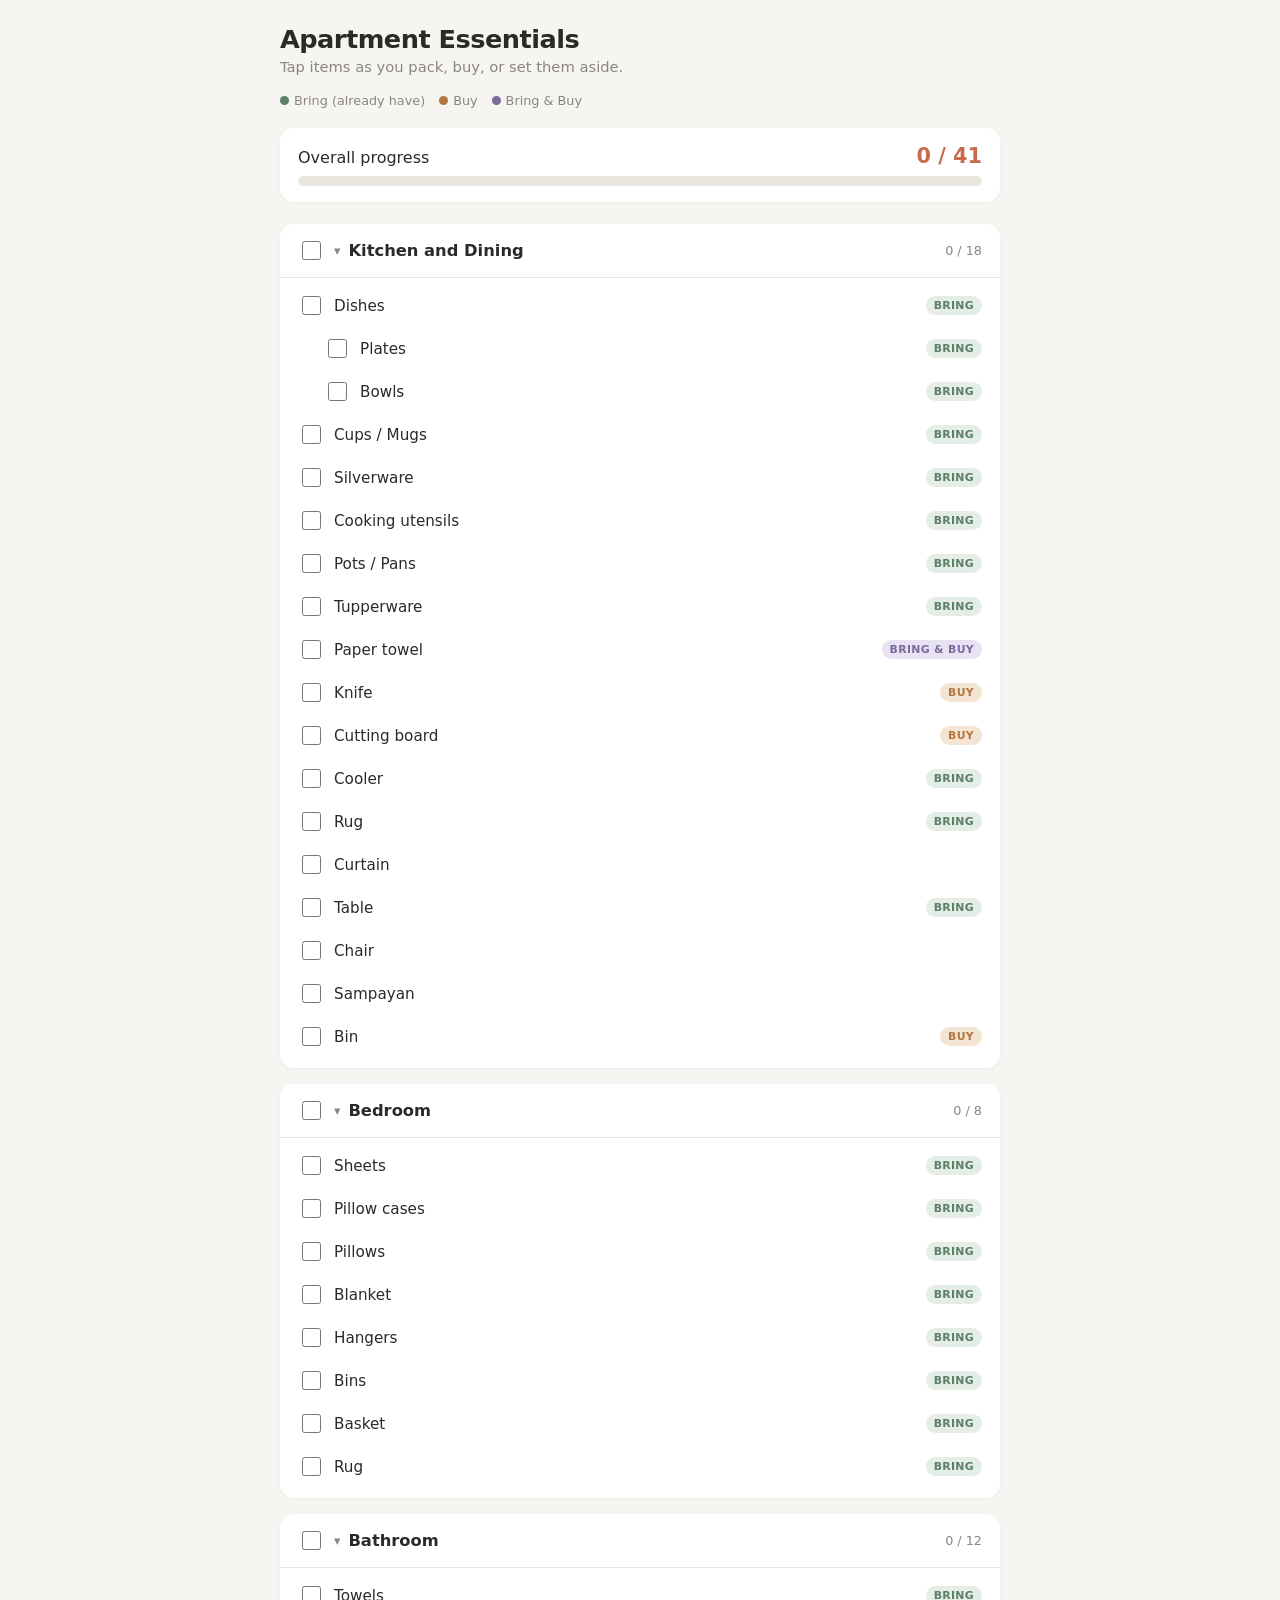
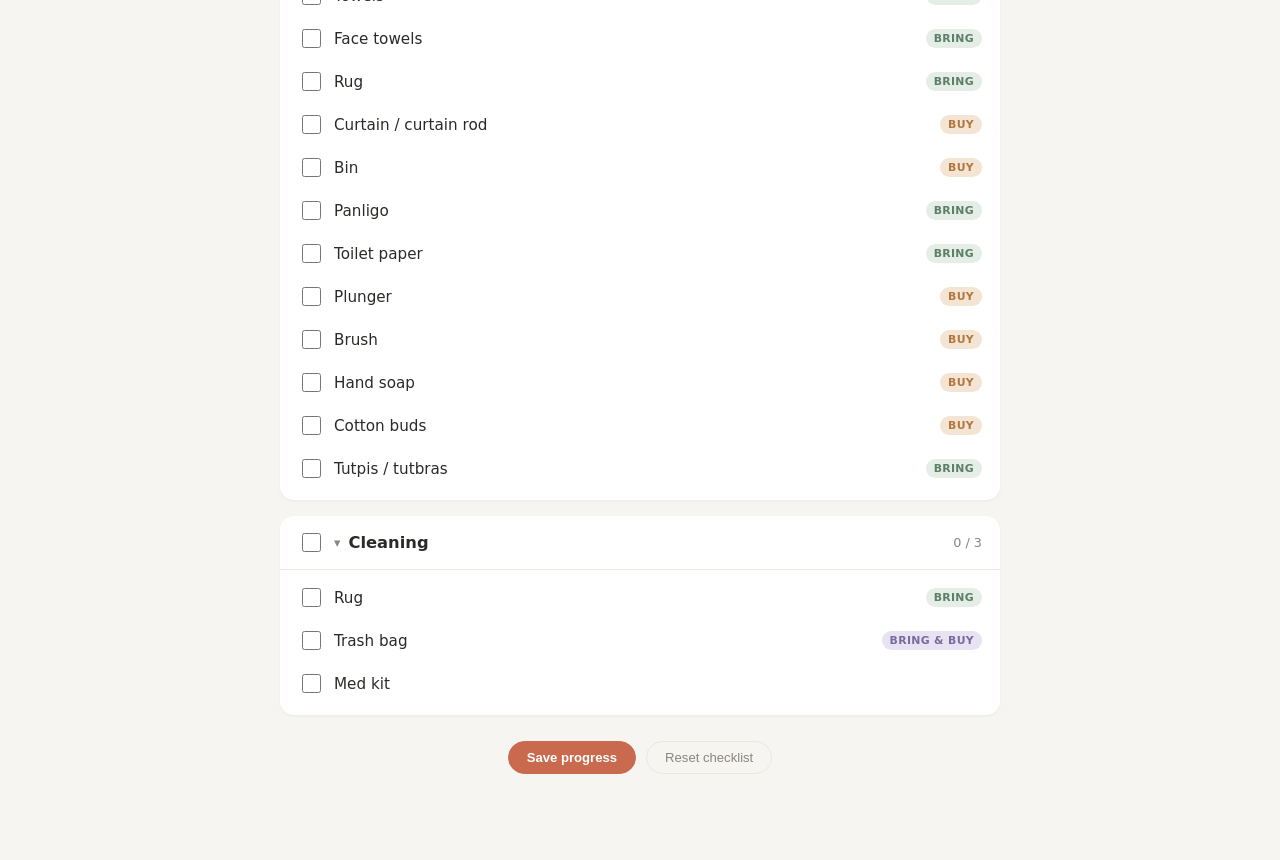
==== index.html @ 15316086 "first commit" ====
<!DOCTYPE html>
<html lang="en">
<head>
<meta charset="UTF-8">
<title>Apartment Essentials Checklist</title>
<link rel="stylesheet" href="style.css">
</head>
<body>
<div class="wrap">
  <h1>Apartment Essentials</h1>
  <div class="subtitle">Tap items as you pack, buy, or set them aside.</div>

  <div class="legend">
    <span><i class="dot bring"></i>Bring (already have)</span>
    <span><i class="dot buy"></i>Buy</span>
    <span><i class="dot both"></i>Bring &amp; Buy</span>
  </div>

  <div class="progress-card">
    <div class="progress-top">
      <span>Overall progress</span>
      <span class="num" id="overall-num">0 / 0</span>
    </div>
    <div class="bar-track"><div class="bar-fill" id="overall-bar"></div></div>
  </div>

  <div id="sections"></div>

  <div class="btn-row">
    <button class="save-btn" id="save-btn">Save progress</button>
    <button class="reset-btn" id="reset-btn">Reset checklist</button>
  </div>
  <div class="save-status" id="save-status"></div>
</div>

<script src="script.js"></script>
</body>
</html>
---- style.css ----
:root{
  --bg:#f6f5f2;
  --card:#ffffff;
  --ink:#2b2a28;
  --muted:#8a8680;
  --accent:#c96a4e;
  --accent-soft:#f2ddd4;
  --bring:#5c7f67;
  --bring-bg:#e4ede6;
  --buy:#b3763f;
  --buy-bg:#f3e4d3;
  --both:#7a6a9e;
  --both-bg:#e8e3f2;
  --line:#eae7e1;
}
*{box-sizing:border-box;}
body{
  margin:0;
  font-family: 'Segoe UI', system-ui, -apple-system, sans-serif;
  background:var(--bg);
  color:var(--ink);
  padding:24px 16px 60px;
}
.wrap{max-width:720px;margin:0 auto;}
h1{
  font-size:1.6rem;
  margin:0 0 4px;
  letter-spacing:-0.02em;
}
.subtitle{color:var(--muted);font-size:0.92rem;margin-bottom:18px;}

.progress-card{
  background:var(--card);
  border-radius:14px;
  padding:16px 18px;
  margin-bottom:22px;
  box-shadow:0 1px 3px rgba(0,0,0,0.05);
}
.progress-top{display:flex;justify-content:space-between;align-items:baseline;margin-bottom:8px;}
.progress-top .num{font-size:1.3rem;font-weight:700;color:var(--accent);}
.bar-track{background:var(--line);border-radius:8px;height:10px;overflow:hidden;}
.bar-fill{background:var(--accent);height:100%;width:0%;transition:width .3s ease;}

.section{
  background:var(--card);
  border-radius:14px;
  margin-bottom:16px;
  box-shadow:0 1px 3px rgba(0,0,0,0.05);
  overflow:hidden;
}
.section-header{
  display:flex;
  justify-content:space-between;
  align-items:center;
  padding:14px 18px;
  user-select:none;
  border-bottom:1px solid var(--line);
}
.section-header-left{
  display:flex;
  align-items:center;
  gap:10px;
  cursor:pointer;
  flex:1;
}
.section-header input[type=checkbox]{
  width:19px;height:19px;
  accent-color:var(--accent);
  flex-shrink:0;
  cursor:pointer;
}
.section-header h2{
  font-size:1.02rem;
  margin:0;
  display:flex;
  align-items:center;
  gap:8px;
  cursor:pointer;
}
.section-count{font-size:0.8rem;color:var(--muted);font-weight:500;}
.chevron{transition:transform .2s ease;color:var(--muted);font-size:0.8rem;}
.section.collapsed .chevron{transform:rotate(-90deg);}
.section.collapsed .items{display:none;}

.items{padding:6px 10px 10px;}
.item{
  display:flex;
  align-items:center;
  gap:10px;
  padding:9px 8px;
  border-radius:8px;
  margin-left:0;
}
.item.sub{margin-left:26px;}
.item:hover{background:#faf9f7;}
.item input[type=checkbox]{
  width:19px;height:19px;
  accent-color:var(--accent);
  flex-shrink:0;
  cursor:pointer;
}
.item label{
  flex:1;
  font-size:0.95rem;
  cursor:pointer;
}
.item.checked label{
  text-decoration:line-through;
  color:var(--muted);
}
.tag{
  font-size:0.68rem;
  font-weight:700;
  text-transform:uppercase;
  letter-spacing:0.03em;
  padding:3px 8px;
  border-radius:20px;
  flex-shrink:0;
}
.tag.bring{color:var(--bring);background:var(--bring-bg);}
.tag.buy{color:var(--buy);background:var(--buy-bg);}
.tag.both{color:var(--both);background:var(--both-bg);}

.legend{
  display:flex;
  gap:14px;
  flex-wrap:wrap;
  margin-bottom:20px;
  font-size:0.8rem;
  color:var(--muted);
}
.legend span{display:flex;align-items:center;gap:5px;}
.dot{width:9px;height:9px;border-radius:50%;display:inline-block;}
.dot.bring{background:var(--bring);}
.dot.buy{background:var(--buy);}
.dot.both{background:var(--both);}

.btn-row{
  display:flex;
  justify-content:center;
  gap:10px;
  margin-top:26px;
}
.reset-btn, .save-btn{
  background:none;
  border:1px solid var(--line);
  color:var(--muted);
  padding:8px 18px;
  border-radius:20px;
  font-size:0.82rem;
  cursor:pointer;
}
.reset-btn:hover{border-color:var(--accent);color:var(--accent);}
.save-btn{
  background:var(--accent);
  border-color:var(--accent);
  color:#fff;
  font-weight:600;
}
.save-btn:hover{opacity:0.9;}
.save-btn:disabled{opacity:0.6;cursor:default;}
.save-status{
  text-align:center;
  font-size:0.78rem;
  color:var(--muted);
  margin-top:10px;
  min-height:16px;
}
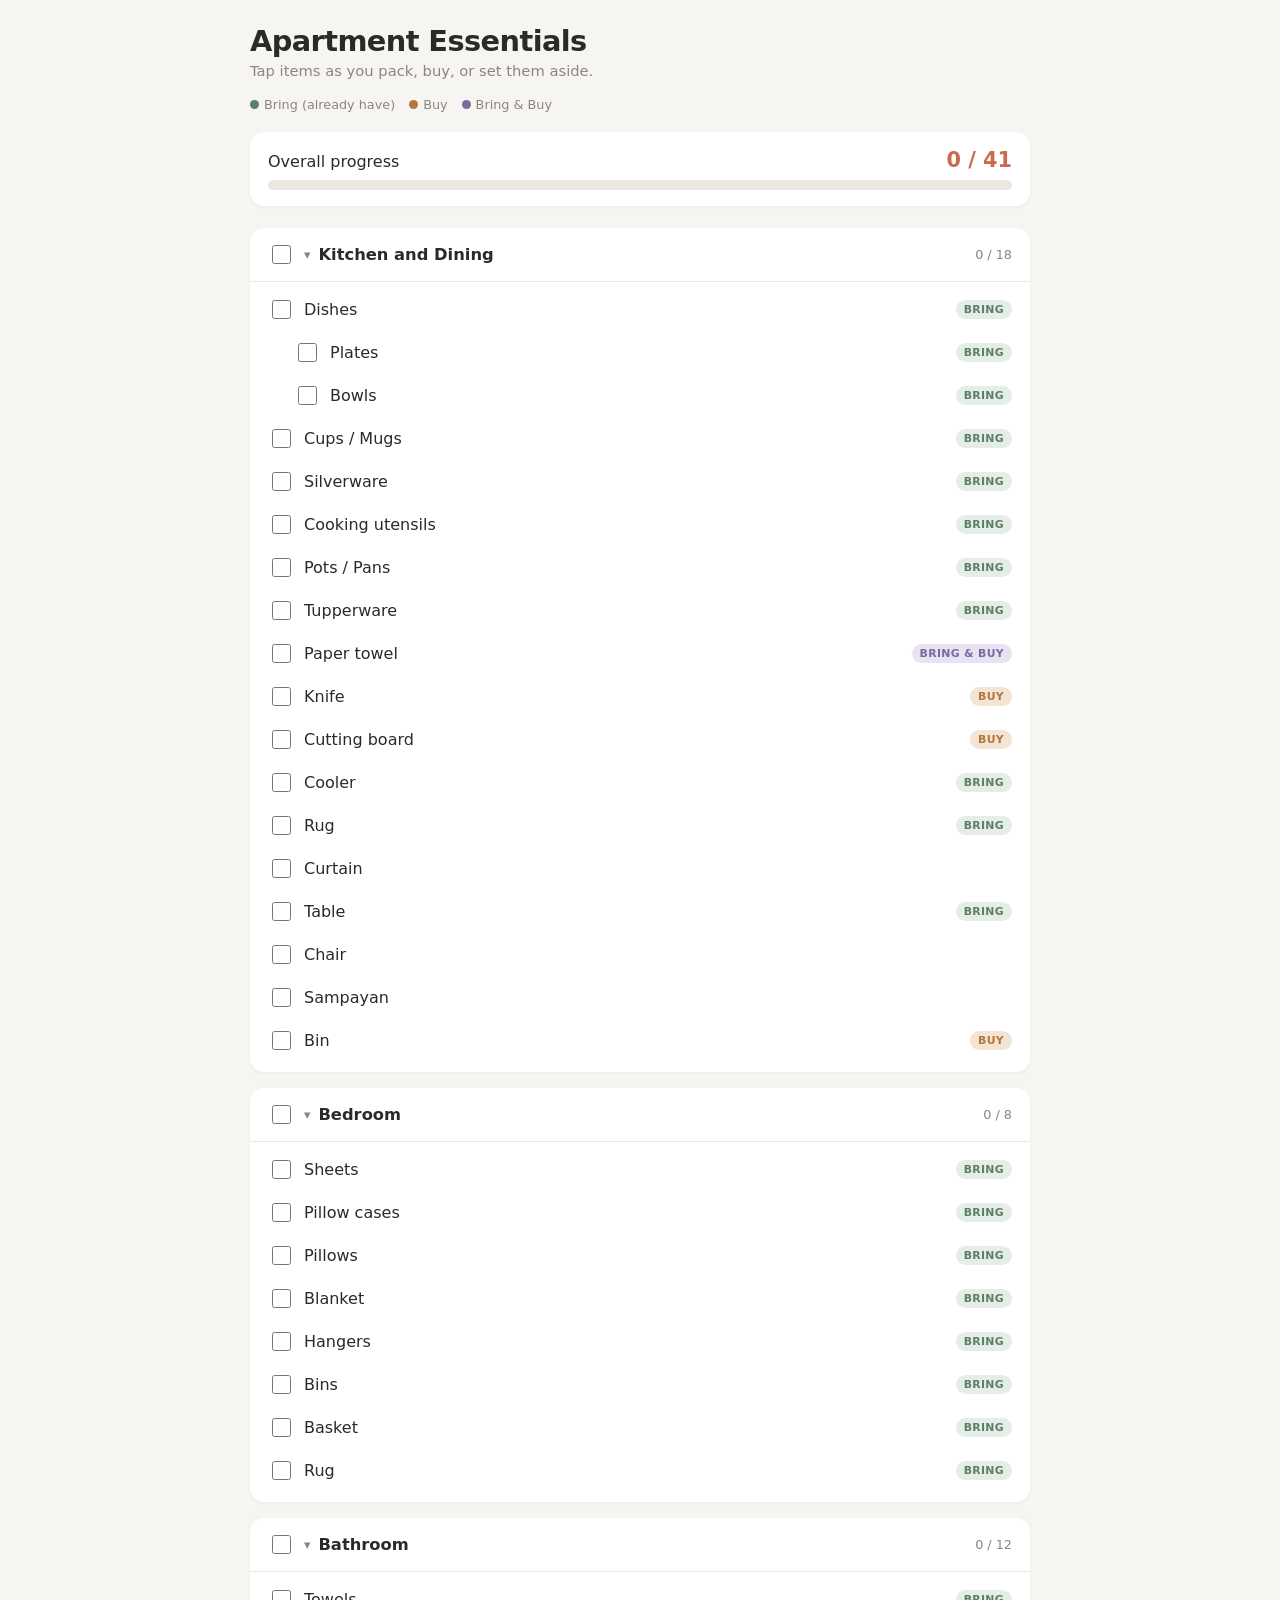
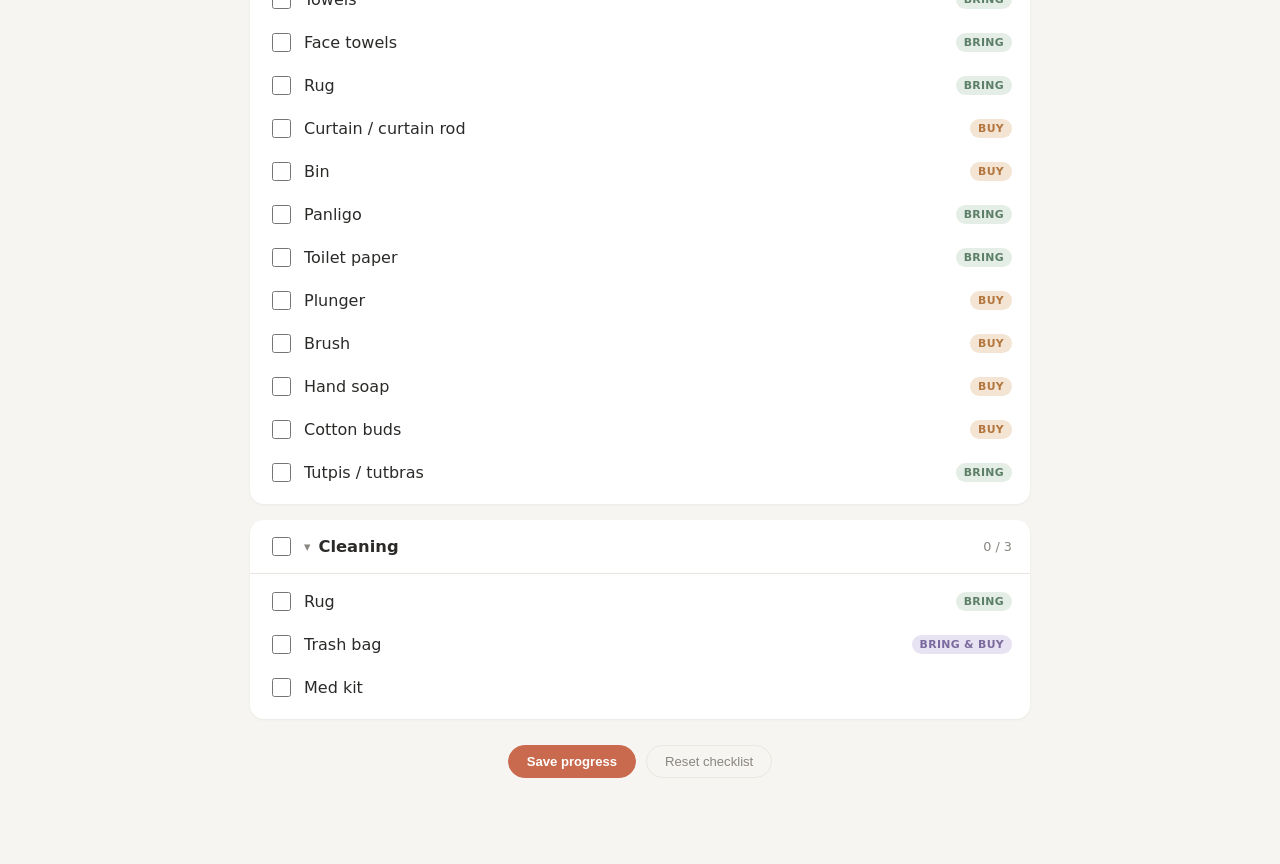
==== commit ef64b369: "Responsive" ====
--- a/index.html
+++ b/index.html
@@ -1,38 +1,41 @@
-<!DOCTYPE html>
+<!doctype html>
 <html lang="en">
-<head>
-<meta charset="UTF-8">
-<title>Apartment Essentials Checklist</title>
-<link rel="stylesheet" href="style.css">
-</head>
-<body>
-<div class="wrap">
-  <h1>Apartment Essentials</h1>
-  <div class="subtitle">Tap items as you pack, buy, or set them aside.</div>
+  <head>
+    <meta charset="UTF-8" />
+    <meta name="viewport" content="width=device-width, initial-scale=1.0" />
+    <title>Apartment Essentials Checklist</title>
+    <link rel="stylesheet" href="style.css" />
+  </head>
+  <body>
+    <div class="wrap">
+      <h1>Apartment Essentials</h1>
+      <div class="subtitle">Tap items as you pack, buy, or set them aside.</div>
 
-  <div class="legend">
-    <span><i class="dot bring"></i>Bring (already have)</span>
-    <span><i class="dot buy"></i>Buy</span>
-    <span><i class="dot both"></i>Bring &amp; Buy</span>
-  </div>
+      <div class="legend">
+        <span><i class="dot bring"></i>Bring (already have)</span>
+        <span><i class="dot buy"></i>Buy</span>
+        <span><i class="dot both"></i>Bring &amp; Buy</span>
+      </div>
 
-  <div class="progress-card">
-    <div class="progress-top">
-      <span>Overall progress</span>
-      <span class="num" id="overall-num">0 / 0</span>
+      <div class="progress-card">
+        <div class="progress-top">
+          <span>Overall progress</span>
+          <span class="num" id="overall-num">0 / 0</span>
+        </div>
+        <div class="bar-track">
+          <div class="bar-fill" id="overall-bar"></div>
+        </div>
+      </div>
+
+      <div id="sections"></div>
+
+      <div class="btn-row">
+        <button class="save-btn" id="save-btn">Save progress</button>
+        <button class="reset-btn" id="reset-btn">Reset checklist</button>
+      </div>
+      <div class="save-status" id="save-status"></div>
     </div>
-    <div class="bar-track"><div class="bar-fill" id="overall-bar"></div></div>
-  </div>
 
-  <div id="sections"></div>
-
-  <div class="btn-row">
-    <button class="save-btn" id="save-btn">Save progress</button>
-    <button class="reset-btn" id="reset-btn">Reset checklist</button>
-  </div>
-  <div class="save-status" id="save-status"></div>
-</div>
-
-<script src="script.js"></script>
-</body>
+    <script src="script.js"></script>
+  </body>
 </html>
--- a/style.css
+++ b/style.css
@@ -1,168 +1,351 @@
-:root{
-  --bg:#f6f5f2;
-  --card:#ffffff;
-  --ink:#2b2a28;
-  --muted:#8a8680;
-  --accent:#c96a4e;
-  --accent-soft:#f2ddd4;
-  --bring:#5c7f67;
-  --bring-bg:#e4ede6;
-  --buy:#b3763f;
-  --buy-bg:#f3e4d3;
-  --both:#7a6a9e;
-  --both-bg:#e8e3f2;
-  --line:#eae7e1;
-}
-*{box-sizing:border-box;}
-body{
-  margin:0;
-  font-family: 'Segoe UI', system-ui, -apple-system, sans-serif;
-  background:var(--bg);
-  color:var(--ink);
-  padding:24px 16px 60px;
-}
-.wrap{max-width:720px;margin:0 auto;}
-h1{
-  font-size:1.6rem;
-  margin:0 0 4px;
-  letter-spacing:-0.02em;
-}
-.subtitle{color:var(--muted);font-size:0.92rem;margin-bottom:18px;}
-
-.progress-card{
-  background:var(--card);
-  border-radius:14px;
-  padding:16px 18px;
-  margin-bottom:22px;
-  box-shadow:0 1px 3px rgba(0,0,0,0.05);
-}
-.progress-top{display:flex;justify-content:space-between;align-items:baseline;margin-bottom:8px;}
-.progress-top .num{font-size:1.3rem;font-weight:700;color:var(--accent);}
-.bar-track{background:var(--line);border-radius:8px;height:10px;overflow:hidden;}
-.bar-fill{background:var(--accent);height:100%;width:0%;transition:width .3s ease;}
-
-.section{
-  background:var(--card);
-  border-radius:14px;
-  margin-bottom:16px;
-  box-shadow:0 1px 3px rgba(0,0,0,0.05);
-  overflow:hidden;
-}
-.section-header{
-  display:flex;
-  justify-content:space-between;
-  align-items:center;
-  padding:14px 18px;
-  user-select:none;
-  border-bottom:1px solid var(--line);
-}
-.section-header-left{
-  display:flex;
-  align-items:center;
-  gap:10px;
-  cursor:pointer;
-  flex:1;
-}
-.section-header input[type=checkbox]{
-  width:19px;height:19px;
-  accent-color:var(--accent);
-  flex-shrink:0;
-  cursor:pointer;
-}
-.section-header h2{
-  font-size:1.02rem;
-  margin:0;
-  display:flex;
-  align-items:center;
-  gap:8px;
-  cursor:pointer;
-}
-.section-count{font-size:0.8rem;color:var(--muted);font-weight:500;}
-.chevron{transition:transform .2s ease;color:var(--muted);font-size:0.8rem;}
-.section.collapsed .chevron{transform:rotate(-90deg);}
-.section.collapsed .items{display:none;}
-
-.items{padding:6px 10px 10px;}
-.item{
-  display:flex;
-  align-items:center;
-  gap:10px;
-  padding:9px 8px;
-  border-radius:8px;
-  margin-left:0;
-}
-.item.sub{margin-left:26px;}
-.item:hover{background:#faf9f7;}
-.item input[type=checkbox]{
-  width:19px;height:19px;
-  accent-color:var(--accent);
-  flex-shrink:0;
-  cursor:pointer;
-}
-.item label{
-  flex:1;
-  font-size:0.95rem;
-  cursor:pointer;
-}
-.item.checked label{
-  text-decoration:line-through;
-  color:var(--muted);
-}
-.tag{
-  font-size:0.68rem;
-  font-weight:700;
-  text-transform:uppercase;
-  letter-spacing:0.03em;
-  padding:3px 8px;
-  border-radius:20px;
-  flex-shrink:0;
-}
-.tag.bring{color:var(--bring);background:var(--bring-bg);}
-.tag.buy{color:var(--buy);background:var(--buy-bg);}
-.tag.both{color:var(--both);background:var(--both-bg);}
-
-.legend{
-  display:flex;
-  gap:14px;
-  flex-wrap:wrap;
-  margin-bottom:20px;
-  font-size:0.8rem;
-  color:var(--muted);
-}
-.legend span{display:flex;align-items:center;gap:5px;}
-.dot{width:9px;height:9px;border-radius:50%;display:inline-block;}
-.dot.bring{background:var(--bring);}
-.dot.buy{background:var(--buy);}
-.dot.both{background:var(--both);}
-
-.btn-row{
-  display:flex;
-  justify-content:center;
-  gap:10px;
-  margin-top:26px;
-}
-.reset-btn, .save-btn{
-  background:none;
-  border:1px solid var(--line);
-  color:var(--muted);
-  padding:8px 18px;
-  border-radius:20px;
-  font-size:0.82rem;
-  cursor:pointer;
-}
-.reset-btn:hover{border-color:var(--accent);color:var(--accent);}
-.save-btn{
-  background:var(--accent);
-  border-color:var(--accent);
-  color:#fff;
-  font-weight:600;
-}
-.save-btn:hover{opacity:0.9;}
-.save-btn:disabled{opacity:0.6;cursor:default;}
-.save-status{
-  text-align:center;
-  font-size:0.78rem;
-  color:var(--muted);
-  margin-top:10px;
-  min-height:16px;
-}
+:root {
+  --bg: #f6f5f2;
+  --card: #ffffff;
+  --ink: #2b2a28;
+  --muted: #8a8680;
+  --accent: #c96a4e;
+  --accent-soft: #f2ddd4;
+  --bring: #5c7f67;
+  --bring-bg: #e4ede6;
+  --buy: #b3763f;
+  --buy-bg: #f3e4d3;
+  --both: #7a6a9e;
+  --both-bg: #e8e3f2;
+  --line: #eae7e1;
+}
+* {
+  box-sizing: border-box;
+}
+body {
+  margin: 0;
+  font-family:
+    "Segoe UI",
+    system-ui,
+    -apple-system,
+    sans-serif;
+  background: var(--bg);
+  color: var(--ink);
+  padding: 24px 16px 60px;
+}
+.wrap {
+  max-width: 720px;
+  margin: 0 auto;
+}
+h1 {
+  font-size: 1.6rem;
+  margin: 0 0 4px;
+  letter-spacing: -0.02em;
+}
+.subtitle {
+  color: var(--muted);
+  font-size: 0.92rem;
+  margin-bottom: 18px;
+}
+
+.progress-card {
+  background: var(--card);
+  border-radius: 14px;
+  padding: 16px 18px;
+  margin-bottom: 22px;
+  box-shadow: 0 1px 3px rgba(0, 0, 0, 0.05);
+}
+.progress-top {
+  display: flex;
+  justify-content: space-between;
+  align-items: baseline;
+  margin-bottom: 8px;
+}
+.progress-top .num {
+  font-size: 1.3rem;
+  font-weight: 700;
+  color: var(--accent);
+}
+.bar-track {
+  background: var(--line);
+  border-radius: 8px;
+  height: 10px;
+  overflow: hidden;
+}
+.bar-fill {
+  background: var(--accent);
+  height: 100%;
+  width: 0%;
+  transition: width 0.3s ease;
+}
+
+.section {
+  background: var(--card);
+  border-radius: 14px;
+  margin-bottom: 16px;
+  box-shadow: 0 1px 3px rgba(0, 0, 0, 0.05);
+  overflow: hidden;
+}
+.section-header {
+  display: flex;
+  justify-content: space-between;
+  align-items: center;
+  padding: 14px 18px;
+  user-select: none;
+  border-bottom: 1px solid var(--line);
+}
+.section-header-left {
+  display: flex;
+  align-items: center;
+  gap: 10px;
+  cursor: pointer;
+  flex: 1;
+}
+.section-header input[type="checkbox"] {
+  width: 19px;
+  height: 19px;
+  accent-color: var(--accent);
+  flex-shrink: 0;
+  cursor: pointer;
+}
+.section-header h2 {
+  font-size: 1.02rem;
+  margin: 0;
+  display: flex;
+  align-items: center;
+  gap: 8px;
+  cursor: pointer;
+}
+.section-count {
+  font-size: 0.8rem;
+  color: var(--muted);
+  font-weight: 500;
+}
+.chevron {
+  transition: transform 0.2s ease;
+  color: var(--muted);
+  font-size: 0.8rem;
+}
+.section.collapsed .chevron {
+  transform: rotate(-90deg);
+}
+.section.collapsed .items {
+  display: none;
+}
+
+.items {
+  padding: 6px 10px 10px;
+}
+.item {
+  display: flex;
+  align-items: center;
+  gap: 10px;
+  padding: 9px 8px;
+  border-radius: 8px;
+  margin-left: 0;
+}
+.item.sub {
+  margin-left: 26px;
+}
+.item:hover {
+  background: #faf9f7;
+}
+.item input[type="checkbox"] {
+  width: 19px;
+  height: 19px;
+  accent-color: var(--accent);
+  flex-shrink: 0;
+  cursor: pointer;
+}
+.item label {
+  flex: 1;
+  font-size: 0.95rem;
+  cursor: pointer;
+}
+.item.checked label {
+  text-decoration: line-through;
+  color: var(--muted);
+}
+.tag {
+  font-size: 0.68rem;
+  font-weight: 700;
+  text-transform: uppercase;
+  letter-spacing: 0.03em;
+  padding: 3px 8px;
+  border-radius: 20px;
+  flex-shrink: 0;
+}
+.tag.bring {
+  color: var(--bring);
+  background: var(--bring-bg);
+}
+.tag.buy {
+  color: var(--buy);
+  background: var(--buy-bg);
+}
+.tag.both {
+  color: var(--both);
+  background: var(--both-bg);
+}
+
+.legend {
+  display: flex;
+  gap: 14px;
+  flex-wrap: wrap;
+  margin-bottom: 20px;
+  font-size: 0.8rem;
+  color: var(--muted);
+}
+.legend span {
+  display: flex;
+  align-items: center;
+  gap: 5px;
+}
+.dot {
+  width: 9px;
+  height: 9px;
+  border-radius: 50%;
+  display: inline-block;
+}
+.dot.bring {
+  background: var(--bring);
+}
+.dot.buy {
+  background: var(--buy);
+}
+.dot.both {
+  background: var(--both);
+}
+
+.btn-row {
+  display: flex;
+  justify-content: center;
+  gap: 10px;
+  margin-top: 26px;
+}
+.reset-btn,
+.save-btn {
+  background: none;
+  border: 1px solid var(--line);
+  color: var(--muted);
+  padding: 8px 18px;
+  border-radius: 20px;
+  font-size: 0.82rem;
+  cursor: pointer;
+}
+.reset-btn:hover {
+  border-color: var(--accent);
+  color: var(--accent);
+}
+.save-btn {
+  background: var(--accent);
+  border-color: var(--accent);
+  color: #fff;
+  font-weight: 600;
+}
+.save-btn:hover {
+  opacity: 0.9;
+}
+.save-btn:disabled {
+  opacity: 0.6;
+  cursor: default;
+}
+.save-status {
+  text-align: center;
+  font-size: 0.78rem;
+  color: var(--muted);
+  margin-top: 10px;
+  min-height: 16px;
+}
+
+/* Responsive breakpoints */
+@media (max-width: 600px) {
+  body {
+    padding: 16px 10px 50px;
+  }
+  h1 {
+    font-size: 1.35rem;
+  }
+  .subtitle {
+    font-size: 0.85rem;
+    margin-bottom: 14px;
+  }
+
+  .legend {
+    gap: 10px;
+    font-size: 0.74rem;
+    margin-bottom: 16px;
+  }
+
+  .progress-card {
+    padding: 13px 14px;
+    border-radius: 12px;
+  }
+  .progress-top .num {
+    font-size: 1.1rem;
+  }
+
+  .section {
+    border-radius: 12px;
+    margin-bottom: 12px;
+  }
+  .section-header {
+    padding: 12px 12px;
+  }
+  .section-header h2 {
+    font-size: 0.95rem;
+    gap: 6px;
+  }
+  .section-count {
+    font-size: 0.72rem;
+  }
+
+  .item {
+    flex-wrap: wrap;
+    padding: 8px 6px;
+  }
+  .item.sub {
+    margin-left: 16px;
+  }
+  .item label {
+    font-size: 0.9rem;
+    min-width: 0;
+  }
+  .tag {
+    font-size: 0.62rem;
+    padding: 2px 7px;
+  }
+
+  .btn-row {
+    flex-direction: column;
+    align-items: stretch;
+    gap: 8px;
+    margin-top: 20px;
+  }
+  .reset-btn,
+  .save-btn {
+    width: 100%;
+    padding: 11px 16px;
+    font-size: 0.88rem;
+  }
+}
+
+@media (max-width: 360px) {
+  h1 {
+    font-size: 1.2rem;
+  }
+  .legend {
+    flex-direction: column;
+    gap: 6px;
+  }
+  .section-header h2 {
+    font-size: 0.88rem;
+  }
+}
+
+/* Larger screens: a touch more breathing room */
+@media (min-width: 900px) {
+  .wrap {
+    max-width: 780px;
+  }
+  h1 {
+    font-size: 1.8rem;
+  }
+  .item label {
+    font-size: 1rem;
+  }
+}
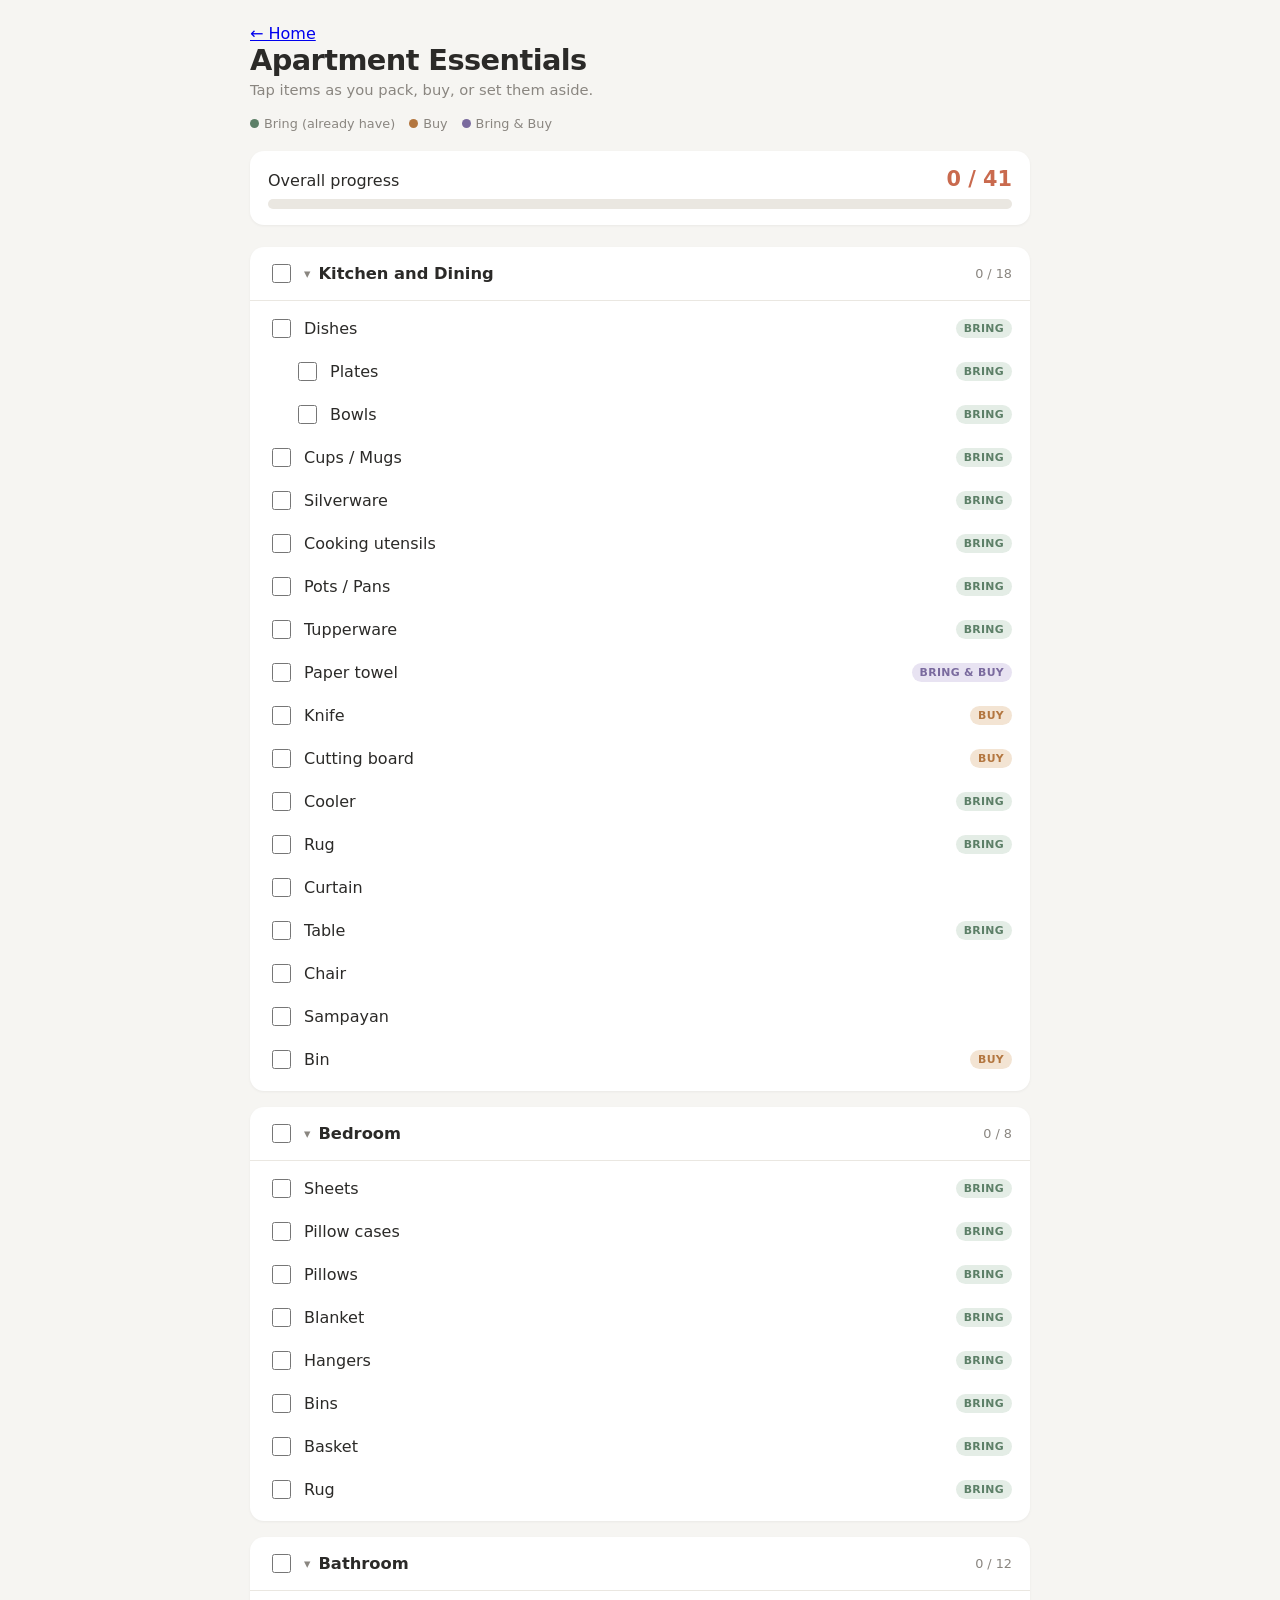
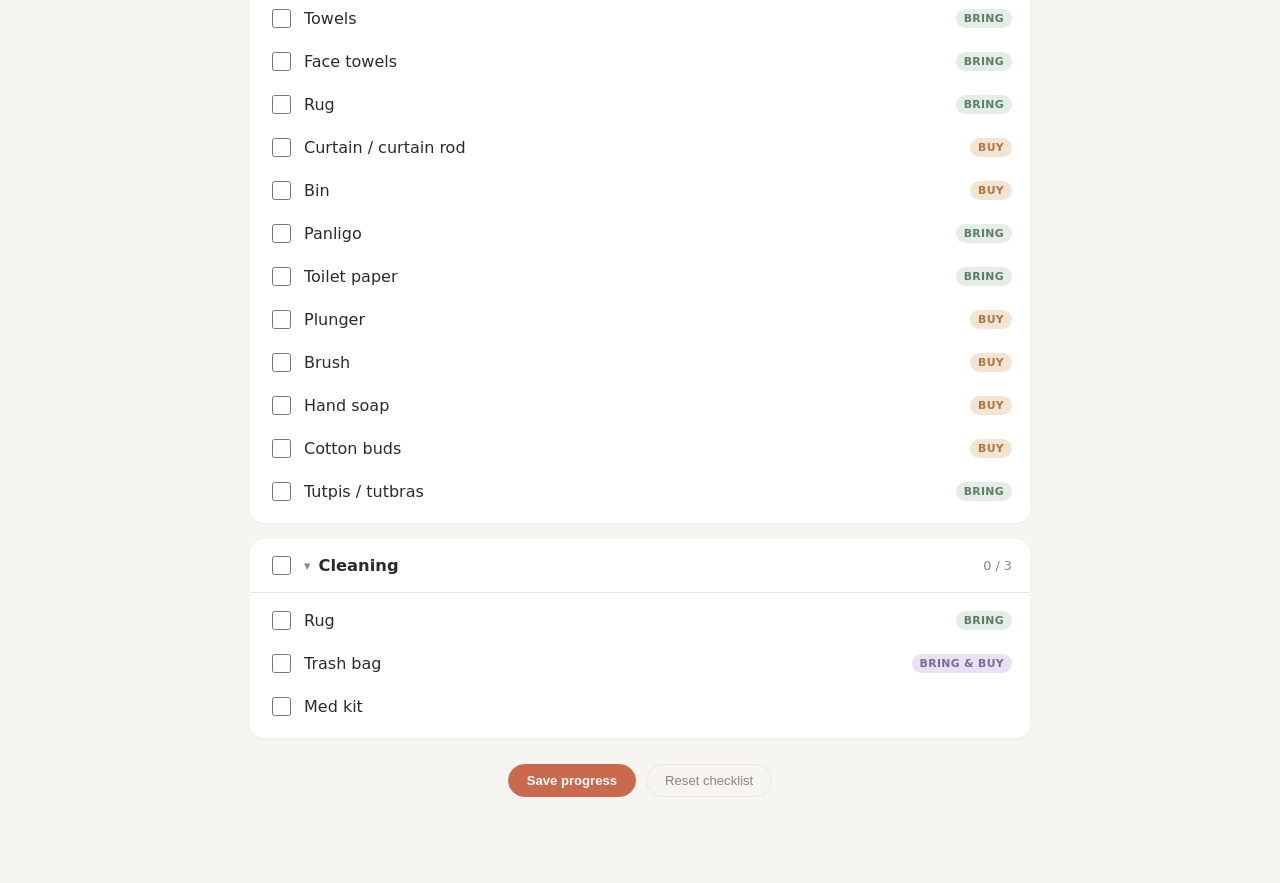
==== commit 92640e7b: "Landing" ====
--- a/index.html
+++ b/index.html
@@ -8,6 +8,7 @@
   </head>
   <body>
     <div class="wrap">
+      <a href="landing.html" class="back-link">← Home</a>
       <h1>Apartment Essentials</h1>
       <div class="subtitle">Tap items as you pack, buy, or set them aside.</div>
 
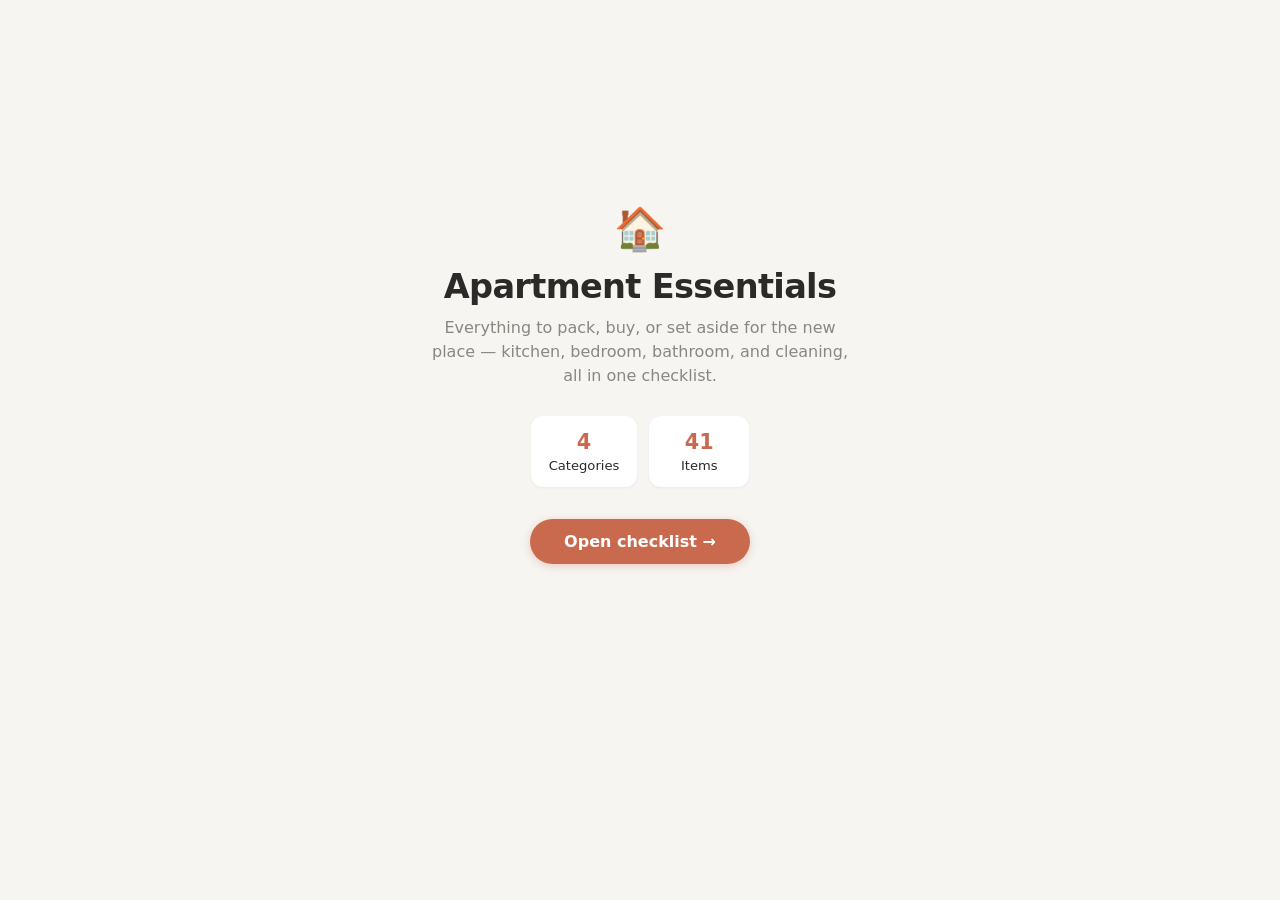
==== commit db7b3b59: "Change" ====
--- a/index.html
+++ b/index.html
@@ -3,40 +3,116 @@
   <head>
     <meta charset="UTF-8" />
     <meta name="viewport" content="width=device-width, initial-scale=1.0" />
-    <title>Apartment Essentials Checklist</title>
+    <title>Apartment Essentials</title>
     <link rel="stylesheet" href="style.css" />
+    <style>
+      .hero {
+        min-height: 80vh;
+        display: flex;
+        flex-direction: column;
+        justify-content: center;
+        align-items: center;
+        text-align: center;
+        padding: 20px;
+      }
+      .hero-icon {
+        font-size: 2.6rem;
+        margin-bottom: 14px;
+      }
+      .hero h1 {
+        font-size: 2.1rem;
+        margin: 0 0 10px;
+        letter-spacing: -0.02em;
+      }
+      .hero p {
+        color: var(--muted);
+        font-size: 1rem;
+        max-width: 420px;
+        line-height: 1.5;
+        margin: 0 0 28px;
+      }
+      .hero-cards {
+        display: flex;
+        gap: 12px;
+        flex-wrap: wrap;
+        justify-content: center;
+        margin-bottom: 32px;
+      }
+      .hero-card {
+        background: var(--card);
+        border-radius: 12px;
+        padding: 14px 18px;
+        box-shadow: 0 1px 3px rgba(0, 0, 0, 0.05);
+        font-size: 0.82rem;
+        color: var(--ink);
+        display: flex;
+        flex-direction: column;
+        align-items: center;
+        gap: 4px;
+        min-width: 100px;
+      }
+      .hero-card .count {
+        font-size: 1.3rem;
+        font-weight: 700;
+        color: var(--accent);
+      }
+      .start-btn {
+        display: inline-block;
+        background: var(--accent);
+        color: #fff;
+        font-weight: 600;
+        font-size: 1rem;
+        text-decoration: none;
+        padding: 13px 34px;
+        border-radius: 24px;
+        box-shadow: 0 2px 8px rgba(201, 106, 78, 0.3);
+        transition:
+          opacity 0.15s ease,
+          transform 0.15s ease;
+      }
+      .start-btn:hover {
+        opacity: 0.92;
+        transform: translateY(-1px);
+      }
+
+      @media (max-width: 600px) {
+        .hero {
+          min-height: 70vh;
+          padding: 14px;
+        }
+        .hero h1 {
+          font-size: 1.6rem;
+        }
+        .hero p {
+          font-size: 0.9rem;
+        }
+        .hero-card {
+          min-width: 80px;
+          padding: 11px 14px;
+        }
+        .start-btn {
+          width: 100%;
+          text-align: center;
+          padding: 13px 0;
+        }
+      }
+    </style>
   </head>
   <body>
-    <div class="wrap">
-      <a href="landing.html" class="back-link">← Home</a>
+    <div class="wrap hero">
+      <div class="hero-icon">🏠</div>
       <h1>Apartment Essentials</h1>
-      <div class="subtitle">Tap items as you pack, buy, or set them aside.</div>
+      <p>
+        Everything to pack, buy, or set aside for the new place &mdash; kitchen,
+        bedroom, bathroom, and cleaning, all in one checklist.
+      </p>
 
-      <div class="legend">
-        <span><i class="dot bring"></i>Bring (already have)</span>
-        <span><i class="dot buy"></i>Buy</span>
-        <span><i class="dot both"></i>Bring &amp; Buy</span>
+      <div class="hero-cards" id="hero-cards">
+        <div class="hero-card"><span class="count">4</span>Categories</div>
+        <div class="hero-card"><span class="count">41</span>Items</div>
       </div>
 
-      <div class="progress-card">
-        <div class="progress-top">
-          <span>Overall progress</span>
-          <span class="num" id="overall-num">0 / 0</span>
-        </div>
-        <div class="bar-track">
-          <div class="bar-fill" id="overall-bar"></div>
-        </div>
-      </div>
-
-      <div id="sections"></div>
-
-      <div class="btn-row">
-        <button class="save-btn" id="save-btn">Save progress</button>
-        <button class="reset-btn" id="reset-btn">Reset checklist</button>
-      </div>
-      <div class="save-status" id="save-status"></div>
+      <a class="start-btn" href="index.html">Open checklist →</a>
     </div>
-
-    <script src="script.js"></script>
   </body>
 </html>
